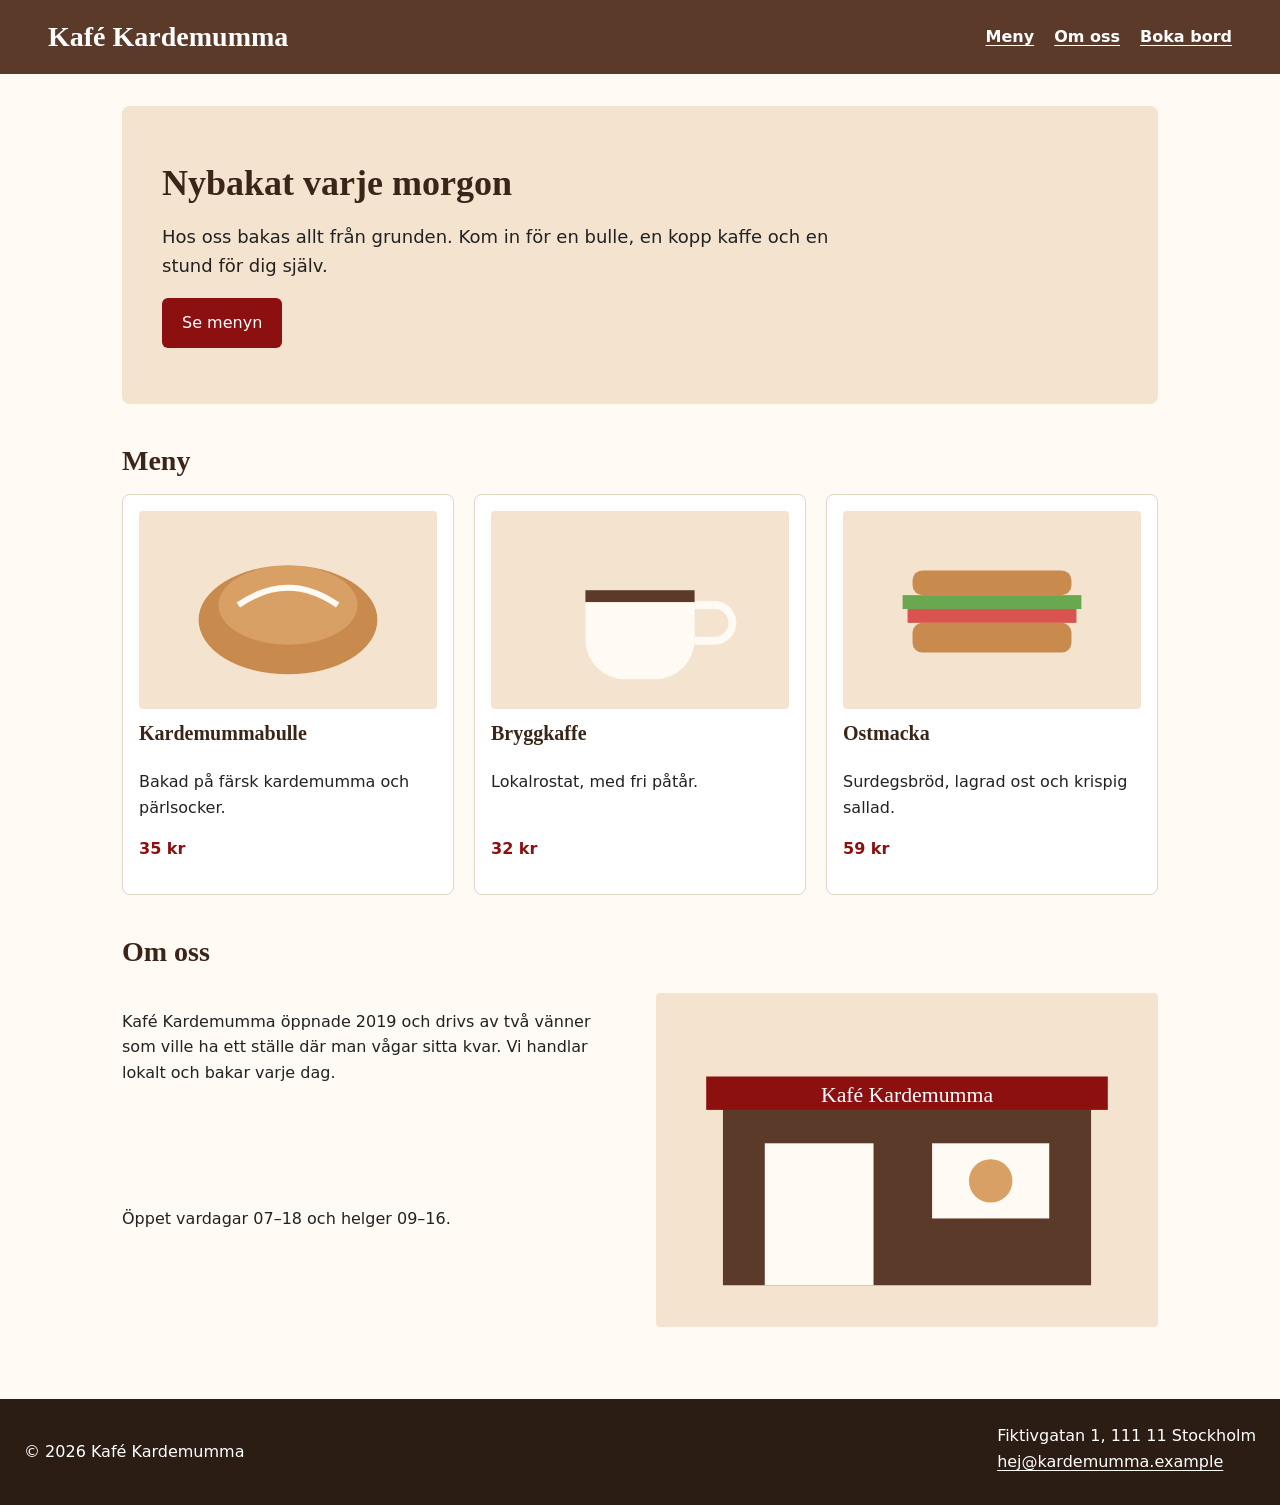
==== index.html @ cdad055c "Add files via upload" ====
<!DOCTYPE html>
<html lang="sv">
<head>
  <meta charset="UTF-8">
  <meta name="viewport" content="width=device-width, initial-scale=1.0">
  <title>Kafé Kardemumma – fika i hjärtat av Stockholm</title>
  <link rel="stylesheet" href="css/variables.css">
  <link rel="stylesheet" href="css/base.css">
  <link rel="stylesheet" href="css/layout.css">
  <link rel="stylesheet" href="css/components.css">
</head>
<body>
  <header>
    <h1>Kafé Kardemumma</h1>
    <nav aria-label="Huvudmeny">
      <ul>
        <li><a href="#meny">Meny</a></li>
        <li><a href="#om-oss">Om oss</a></li>
        <li><a href="kontakt.html">Boka bord</a></li>
      </ul>
    </nav>
  </header>

  <main>
    <section id="hero">
      <h2>Nybakat varje morgon</h2>
      <p>Hos oss bakas allt från grunden. Kom in för en bulle, en kopp kaffe och en stund för dig själv.</p>
      <a href="#meny" class="knapp">Se menyn</a>
    </section>

    <section id="meny">
      <h2>Meny</h2>
      <div class="meny-lista">
      <article>
        <img src="images/bulle.svg" alt="Illustration av en kardemummabulle">
        <h3>Kardemummabulle</h3>
        <p>Bakad på färsk kardemumma och pärlsocker.</p>
        <p class="pris">35 kr</p>
      </article>
      <article>
        <img src="images/kaffe.svg" alt="Illustration av en kaffekopp">
        <h3>Bryggkaffe</h3>
        <p>Lokalrostat, med fri påtår.</p>
        <p class="pris">32 kr</p>
      </article>
      <article>
        <img src="images/smorgas.svg" alt="Illustration av en smörgås">
        <h3>Ostmacka</h3>
        <p>Surdegsbröd, lagrad ost och krispig sallad.</p>
        <p class="pris">59 kr</p>
      </article>
      </div>
    </section>

    <section id="om-oss">
      <h2>Om oss</h2>
      <img src="images/kafe.svg" alt="Illustration av Kafé Kardemummas fasad">
      <p>Kafé Kardemumma öppnade 2019 och drivs av två vänner som ville ha ett ställe där man vågar sitta kvar. Vi handlar lokalt och bakar varje dag.</p>
      <p>Öppet vardagar 07–18 och helger 09–16.</p>
    </section>
  </main>

  <footer>
    <p>&copy; 2026 Kafé Kardemumma</p>
    <address>
      Fiktivgatan 1, 111 11 Stockholm<br>
      <a href="mailto:hej@kardemumma.example">hej@kardemumma.example</a>
    </address>
  </footer>
</body>
</html>
---- css/variables.css ----
/* Designtokens från Kafé Kardemummas design. Ändra här – det slår igenom överallt. */
:root {
  /* Färger */
  --color-primary: #8c1010;
  --color-primary-dark: #5e0a0a;
  --color-brown: #5b3a29;
  --color-brown-dark: #2b1c14;
  --color-heading: #3b2418;
  --color-text: #222222;
  --color-bg: #fffaf3;
  --color-surface: #ffffff;
  --color-tint: #f3e3cf;
  --color-border: #e3d5c3;
  --color-input-border: #8a7a6a;
  --color-focus: #1a73e8;

  /* Typografi */
  --font-body: system-ui, -apple-system, "Segoe UI", Roboto, sans-serif;
  --font-heading: Georgia, "Times New Roman", serif;
  --fs-base: 1rem;
  --fs-lead: 1.125rem;
  --fs-h3: 1.25rem;
  --fs-h2: 1.75rem;
  --fs-hero: 2.25rem;

  /* Avstånd (8-punktsskala) */
  --space-1: 8px;
  --space-2: 16px;
  --space-3: 24px;
  --space-4: 32px;
  --space-5: 48px;

  /* Övrigt */
  --radius: 8px;
  --radius-sm: 6px;
  --max-width: 1100px;
}
---- css/base.css ----
/* Grundregler: reset, body, rubriker, länkar */
*,
*::before,
*::after {
  box-sizing: border-box;
}

body {
  margin: 0;
  font-family: var(--font-body);
  font-size: var(--fs-base);
  line-height: 1.6;
  color: var(--color-text);
  background-color: var(--color-bg);
}

h1,
h2,
h3 {
  font-family: var(--font-heading);
  line-height: 1.2;
  color: var(--color-heading);
}

h2 {
  font-size: var(--fs-h2);
  margin: 0 0 var(--space-2);
}

h3 {
  font-size: var(--fs-h3);
  margin: 12px 0 var(--space-1);
}

a {
  color: var(--color-primary);
  text-underline-offset: 3px;
}

a:hover {
  color: var(--color-primary-dark);
}

a:focus-visible,
button:focus-visible,
input:focus-visible,
select:focus-visible,
textarea:focus-visible {
  outline: 3px solid var(--color-focus);
  outline-offset: 2px;
}

img {
  max-width: 100%;
  height: auto;
}

address {
  font-style: normal;
}
---- css/layout.css ----
/* Layout: sidans stora delar. Flexbox och Grid. Mobile first. */
header {
  display: flex;
  flex-wrap: wrap;
  align-items: center;
  justify-content: space-between;
  gap: var(--space-1) var(--space-3);
  background-color: var(--color-brown);
  color: #ffffff;
  padding: var(--space-2) var(--space-3);
}

header h1 {
  margin: 0;
  color: #ffffff;
  font-size: 1.75rem;
}

nav ul {
  display: flex;
  gap: 20px;
  list-style: none;
  margin: 0;
  padding: 0;
}

main {
  padding: var(--space-3);
  max-width: var(--max-width);
  margin: 0 auto;
}

section {
  margin-bottom: 40px;
}

.meny-lista {
  display: grid;
  grid-template-columns: repeat(auto-fit, minmax(240px, 1fr));
  gap: 20px;
}

#om-oss {
  display: grid;
  grid-template-columns: 1fr;
  gap: var(--space-1) var(--space-4);
}

#om-oss h2 {
  grid-column: 1 / -1;
}

footer {
  display: flex;
  flex-wrap: wrap;
  justify-content: space-between;
  gap: var(--space-2);
  background-color: var(--color-brown-dark);
  color: #ffffff;
  padding: var(--space-3);
}

@media (min-width: 600px) {
  main {
    padding: var(--space-4);
  }
}

@media (min-width: 900px) {
  header {
    padding: 20px var(--space-5);
  }

  #om-oss {
    grid-template-columns: 1fr 1fr;
    align-items: start;
  }

  #om-oss img {
    grid-row: 2 / span 2;
    grid-column: 2;
  }
}
---- css/components.css ----
/* Komponenter: återanvändbara delar (nav-länkar, kort, knapp, hero, formulär) */
nav a {
  color: #ffffff;
  font-weight: 600;
}

footer a {
  color: #ffffff;
}

.knapp {
  display: inline-block;
  background-color: var(--color-primary);
  color: #ffffff;
  padding: 12px 20px;
  border: 0;
  border-radius: var(--radius-sm);
  text-decoration: none;
  font: inherit;
  cursor: pointer;
}

.knapp:hover {
  background-color: var(--color-primary-dark);
  color: #ffffff;
}

/* Kort */
article {
  display: flex;
  flex-direction: column;
  background-color: var(--color-surface);
  border: 1px solid var(--color-border);
  border-radius: var(--radius);
  padding: var(--space-2);
}

article img,
#om-oss img {
  border-radius: 4px;
}

.pris {
  margin-top: auto;
  font-weight: 700;
  color: var(--color-primary);
}

/* Hero */
#hero {
  background-color: var(--color-tint);
  padding: var(--space-4) var(--space-3);
  border-radius: var(--radius);
}

#hero p {
  font-size: var(--fs-lead);
  max-width: 60ch;
}

@media (min-width: 600px) {
  #hero {
    padding: 56px 40px;
  }

  #hero h2 {
    font-size: var(--fs-hero);
  }
}

/* Formulär */
.falt,
.val {
  margin-bottom: var(--space-2);
}

label {
  display: block;
  font-weight: 600;
  margin-bottom: 4px;
}

.val label {
  display: inline;
  font-weight: 400;
  margin-left: var(--space-1);
}

input[type="text"],
input[type="email"],
input[type="tel"],
input[type="date"],
select,
textarea {
  width: 100%;
  max-width: 28rem;
  padding: 10px 12px;
  border: 2px solid var(--color-input-border);
  border-radius: var(--radius-sm);
  font: inherit;
}

fieldset {
  border: 1px solid var(--color-border);
  border-radius: var(--radius);
  margin: 0 0 var(--space-2);
  padding: 12px var(--space-2);
}

legend {
  font-weight: 700;
  padding: 0 var(--space-1);
}
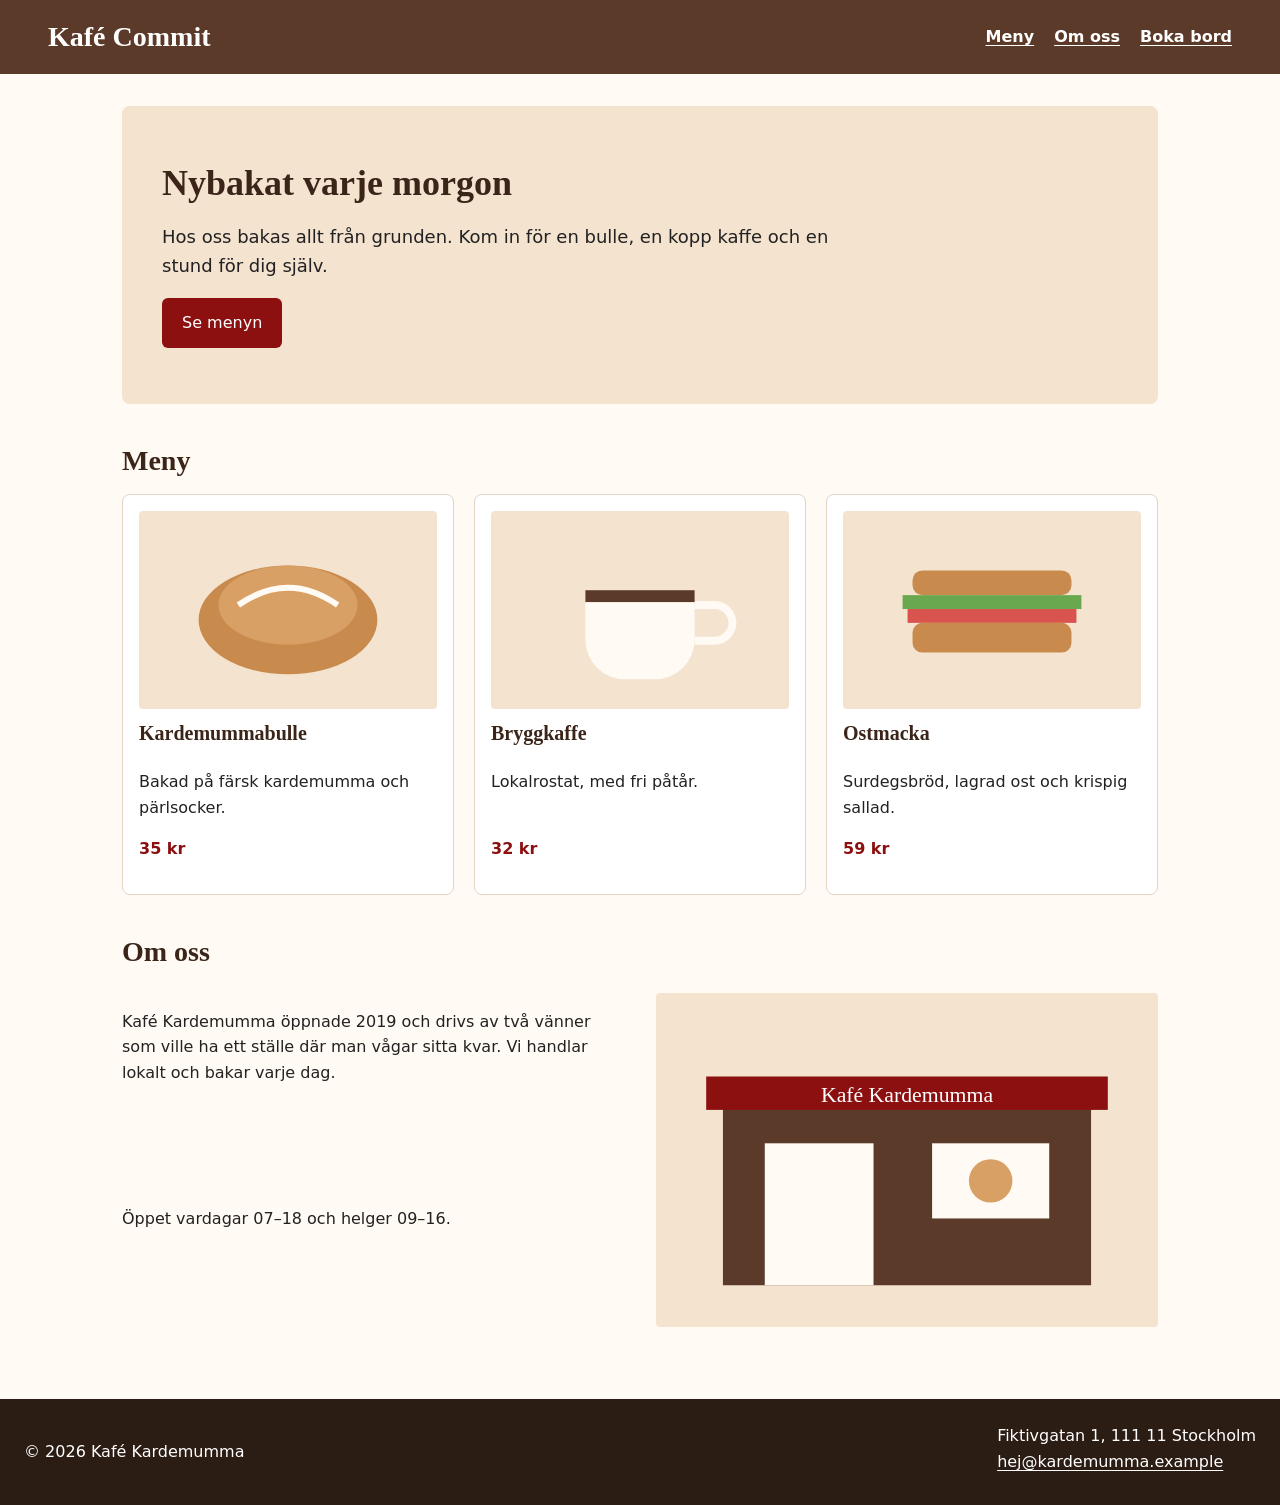
==== commit 22f8d337: "ändra huvudrubrik" ====
--- a/index.html
+++ b/index.html
@@ -3,7 +3,7 @@
 <head>
   <meta charset="UTF-8">
   <meta name="viewport" content="width=device-width, initial-scale=1.0">
-  <title>Kafé Kardemumma – fika i hjärtat av Stockholm</title>
+  <title>Kafé Kardemumma – Dagliga färdigbryggda commits!</title>
   <link rel="stylesheet" href="css/variables.css">
   <link rel="stylesheet" href="css/base.css">
   <link rel="stylesheet" href="css/layout.css">
@@ -11,7 +11,7 @@
 </head>
 <body>
   <header>
-    <h1>Kafé Kardemumma</h1>
+    <h1>Kafé Commit</h1>
     <nav aria-label="Huvudmeny">
       <ul>
         <li><a href="#meny">Meny</a></li>
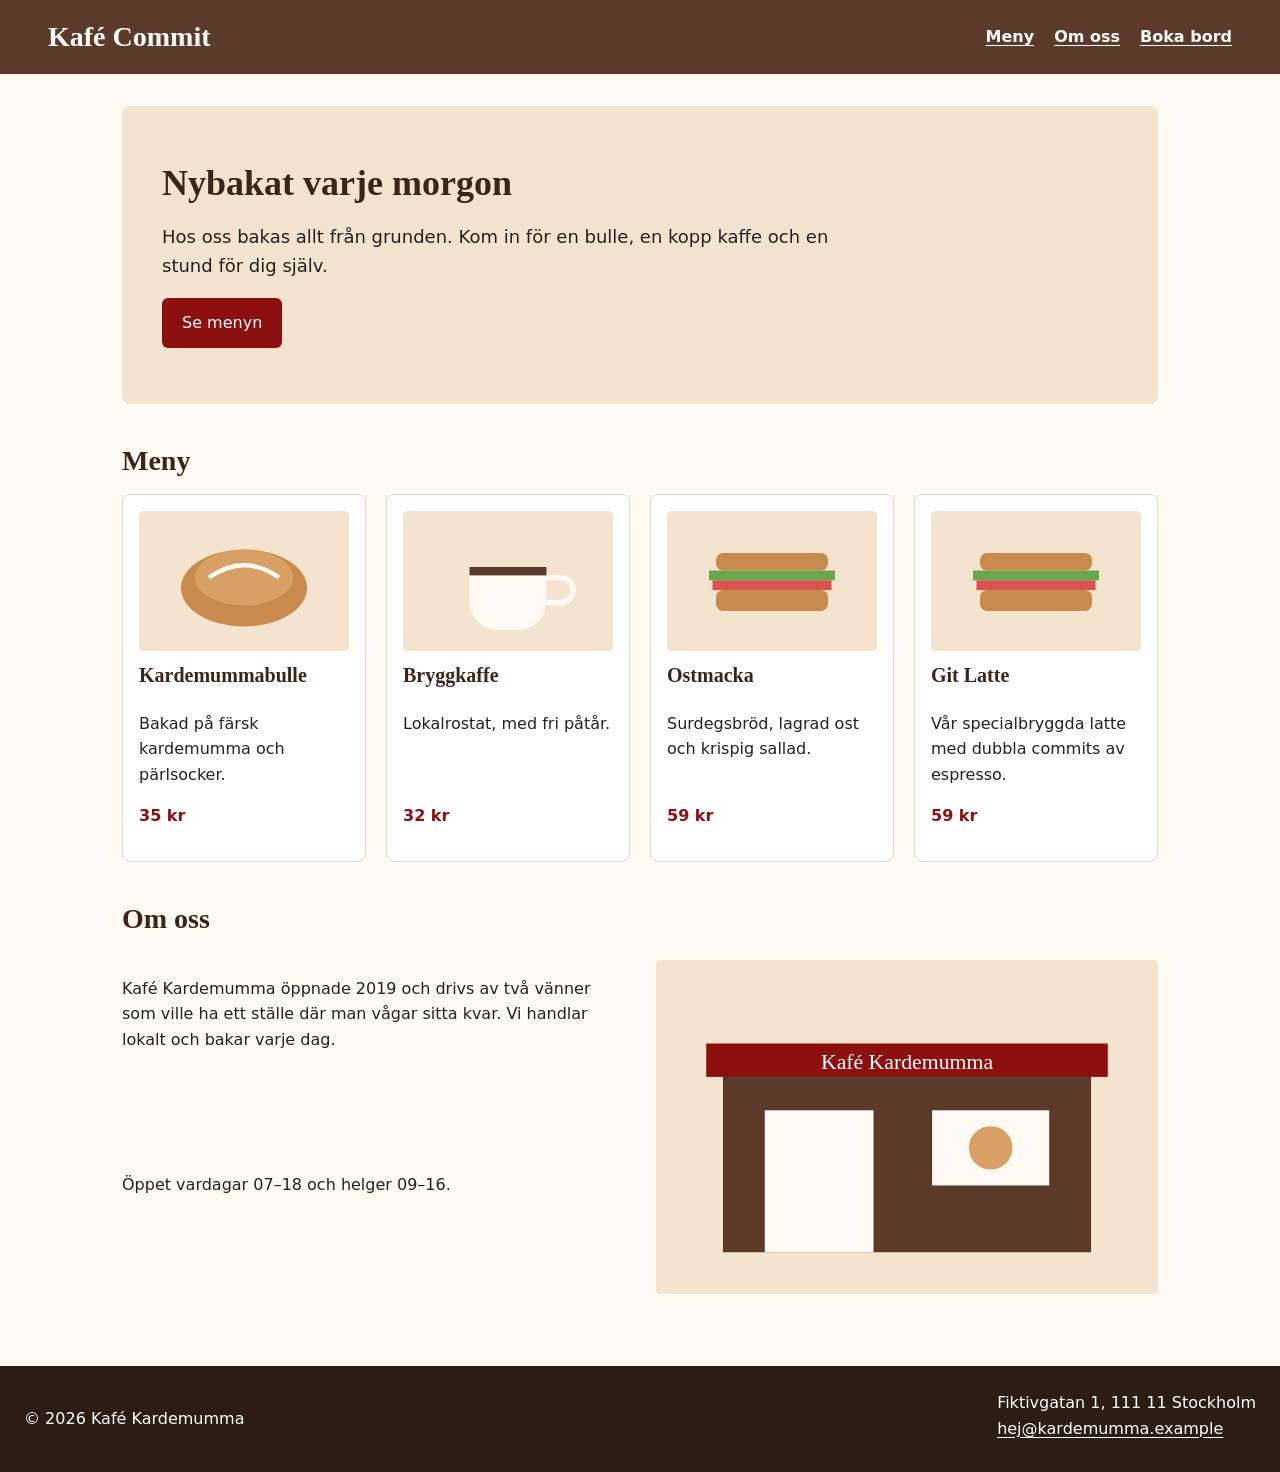
==== commit a23dad62: "lägg till menyartikel" ====
--- a/index.html
+++ b/index.html
@@ -49,6 +49,12 @@
         <p>Surdegsbröd, lagrad ost och krispig sallad.</p>
         <p class="pris">59 kr</p>
       </article>
+       <article>
+        <img src="images/smorgas.svg" alt="Illustration av en smörgås">
+        <h3>Git Latte</h3>
+        <p>Vår specialbryggda latte med dubbla commits av espresso.</p>
+        <p class="pris">59 kr</p>
+      </article>
       </div>
     </section>
 
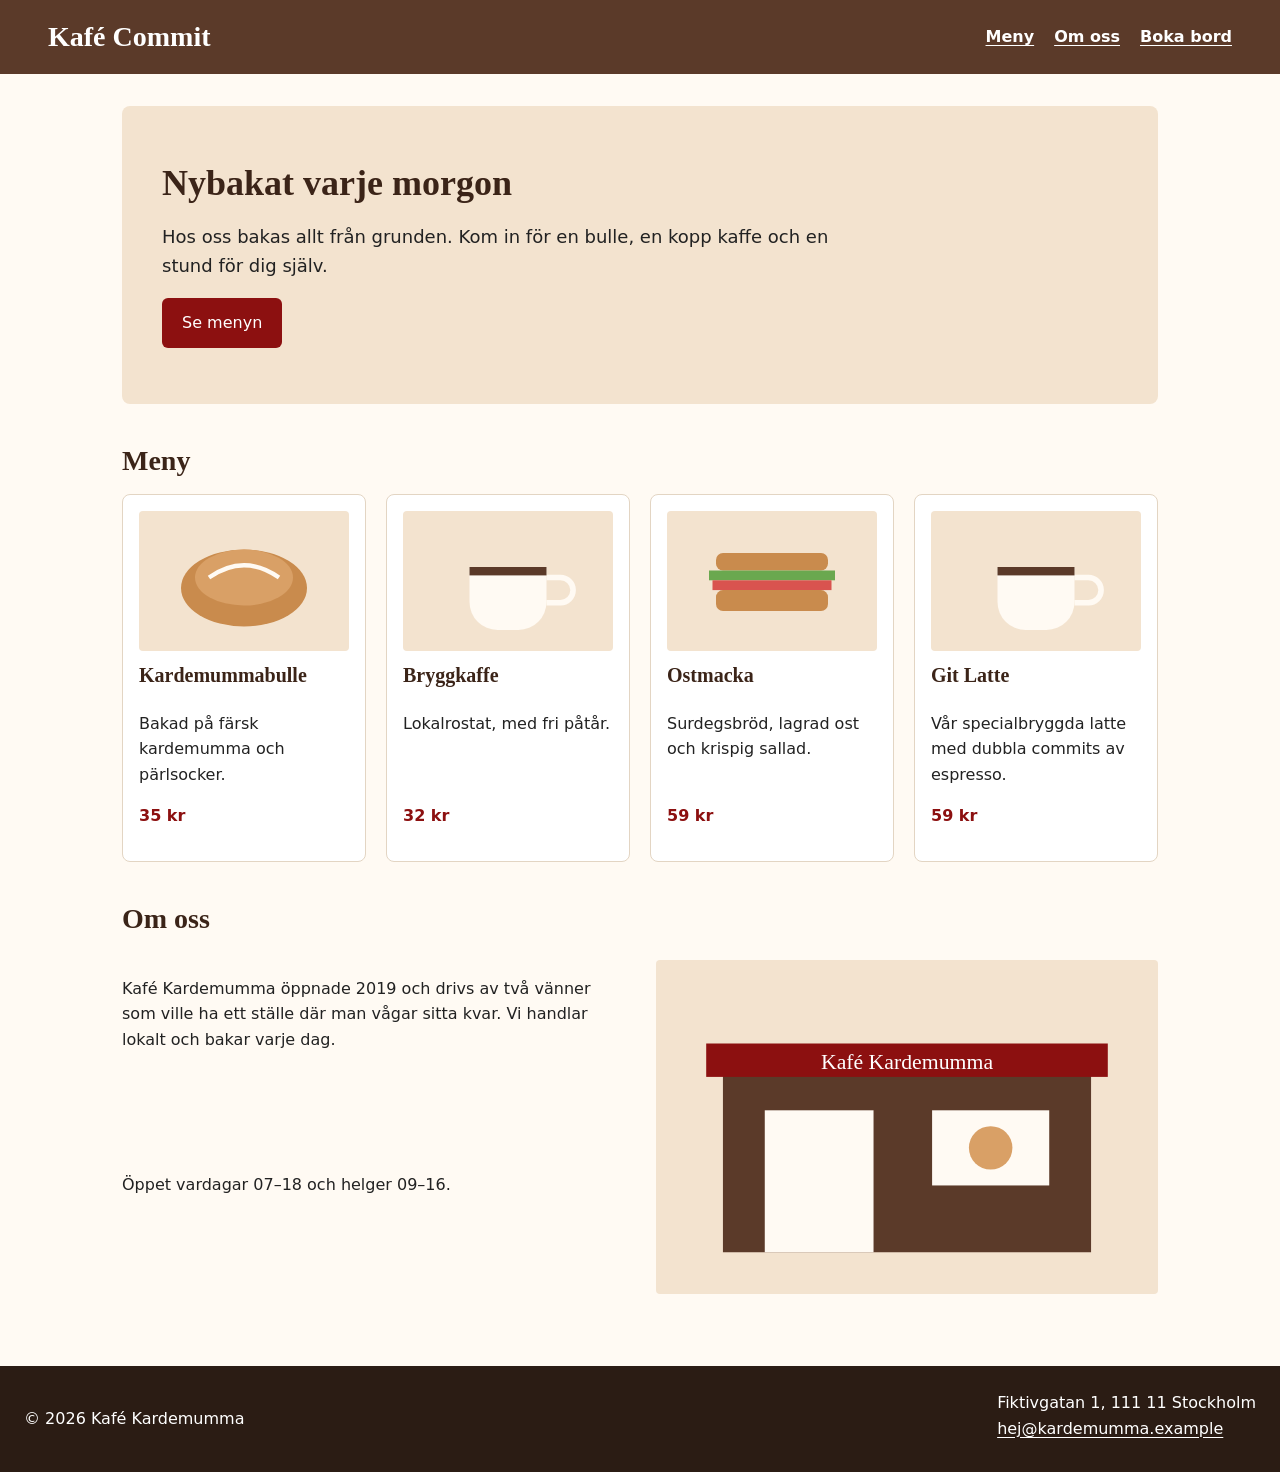
==== commit ab8ffb61: "fixa artikelbild" ====
--- a/index.html
+++ b/index.html
@@ -50,7 +50,7 @@
         <p class="pris">59 kr</p>
       </article>
        <article>
-        <img src="images/smorgas.svg" alt="Illustration av en smörgås">
+        <img src="images/kaffe.svg" alt="Illustration av en kaffekopp">
         <h3>Git Latte</h3>
         <p>Vår specialbryggda latte med dubbla commits av espresso.</p>
         <p class="pris">59 kr</p>
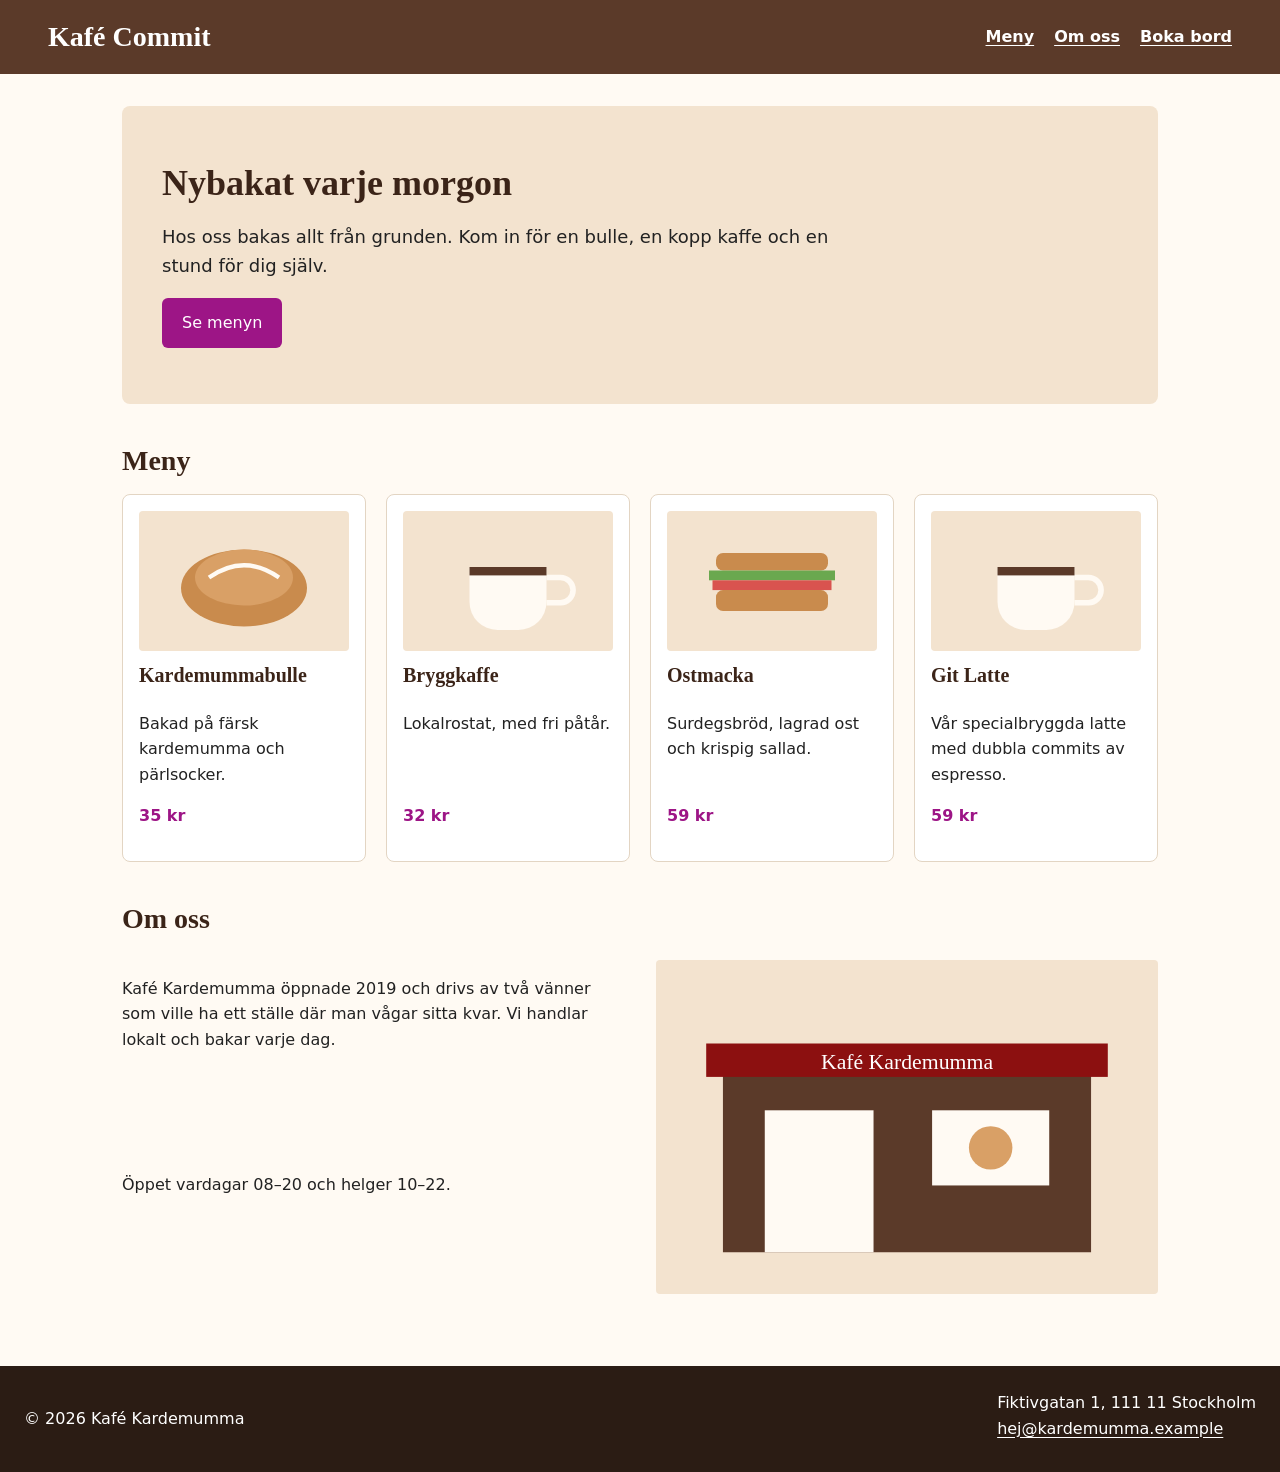
==== commit c2f8958a: "ändra öppettider" ====
--- a/index.html
+++ b/index.html
@@ -62,7 +62,7 @@
       <h2>Om oss</h2>
       <img src="images/kafe.svg" alt="Illustration av Kafé Kardemummas fasad">
       <p>Kafé Kardemumma öppnade 2019 och drivs av två vänner som ville ha ett ställe där man vågar sitta kvar. Vi handlar lokalt och bakar varje dag.</p>
-      <p>Öppet vardagar 07–18 och helger 09–16.</p>
+      <p>Öppet vardagar 08–20 och helger 10–22.</p>
     </section>
   </main>
 
--- a/css/variables.css
+++ b/css/variables.css
@@ -1,7 +1,7 @@
 /* Designtokens från Kafé Kardemummas design. Ändra här – det slår igenom överallt. */
 :root {
   /* Färger */
-  --color-primary: #8c1010;
+  --color-primary: #9d1586;
   --color-primary-dark: #5e0a0a;
   --color-brown: #5b3a29;
   --color-brown-dark: #2b1c14;
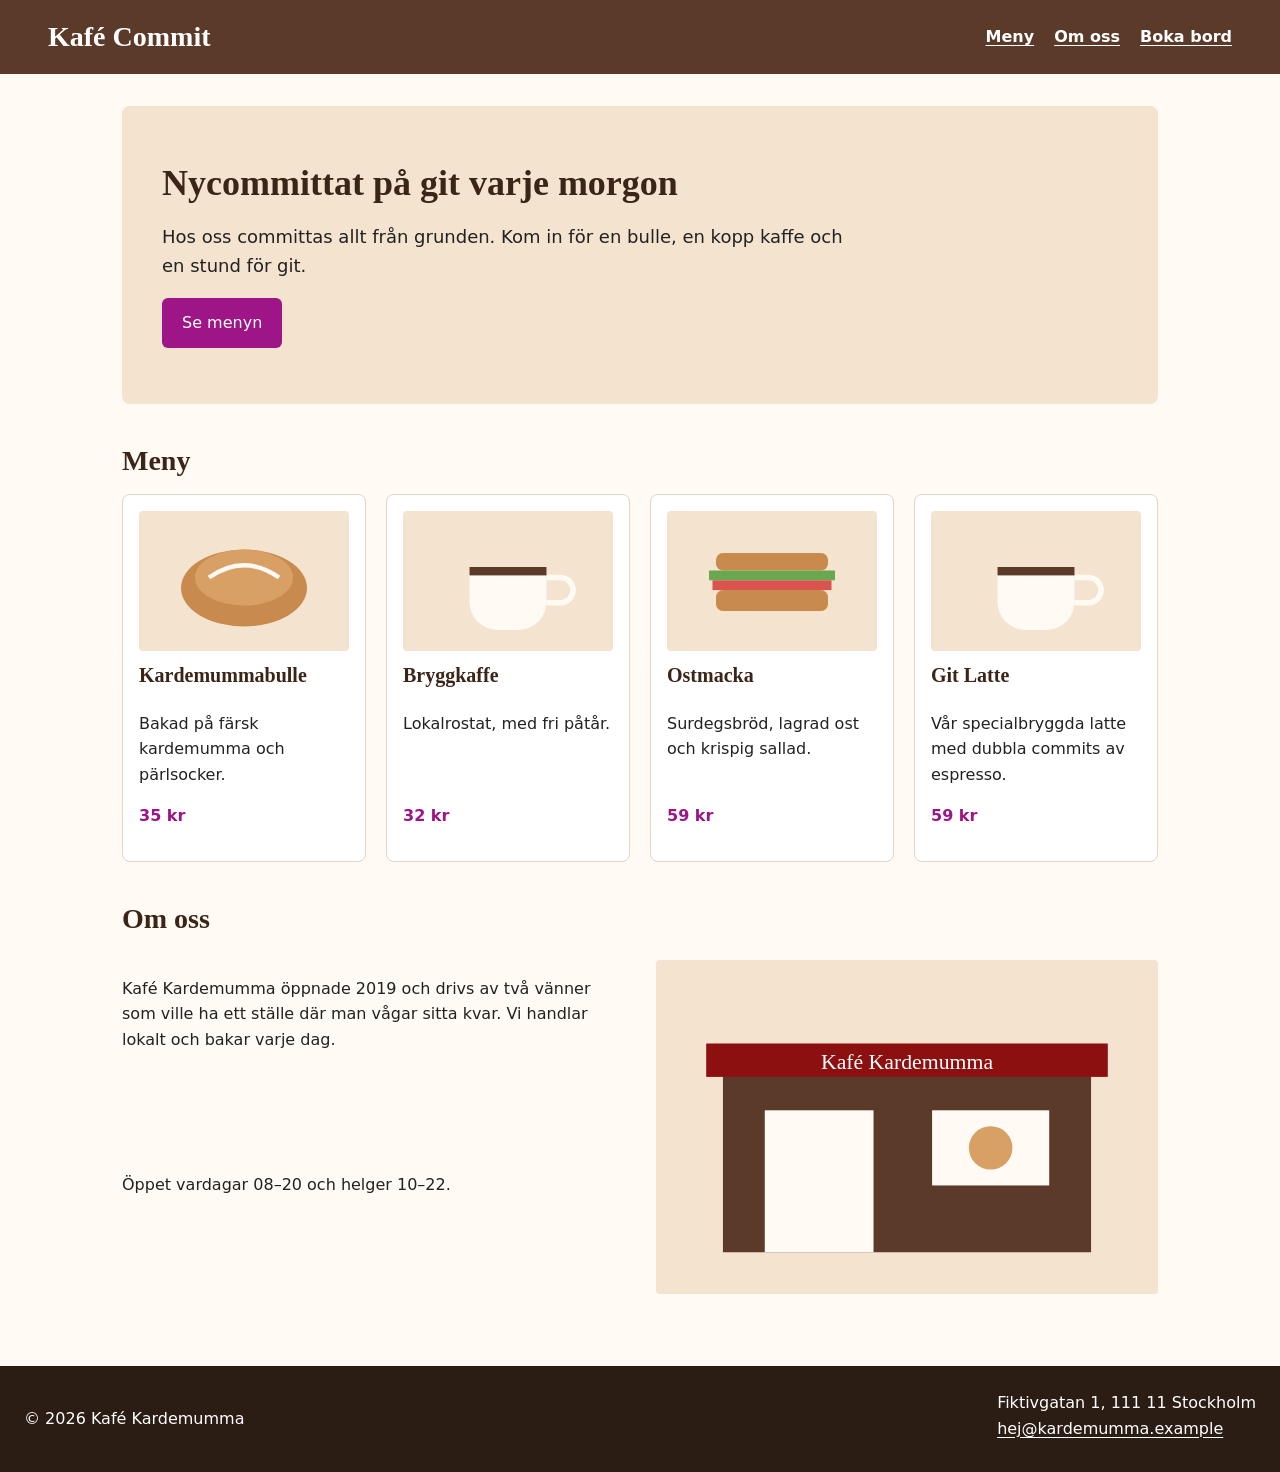
==== commit dbfff1b9: "ändra text i hero, lägg till gitignore" ====
--- a/index.html
+++ b/index.html
@@ -23,8 +23,8 @@
 
   <main>
     <section id="hero">
-      <h2>Nybakat varje morgon</h2>
-      <p>Hos oss bakas allt från grunden. Kom in för en bulle, en kopp kaffe och en stund för dig själv.</p>
+      <h2>Nycommittat på git varje morgon</h2>
+      <p>Hos oss committas allt från grunden. Kom in för en bulle, en kopp kaffe och en stund för git.</p>
       <a href="#meny" class="knapp">Se menyn</a>
     </section>
 
